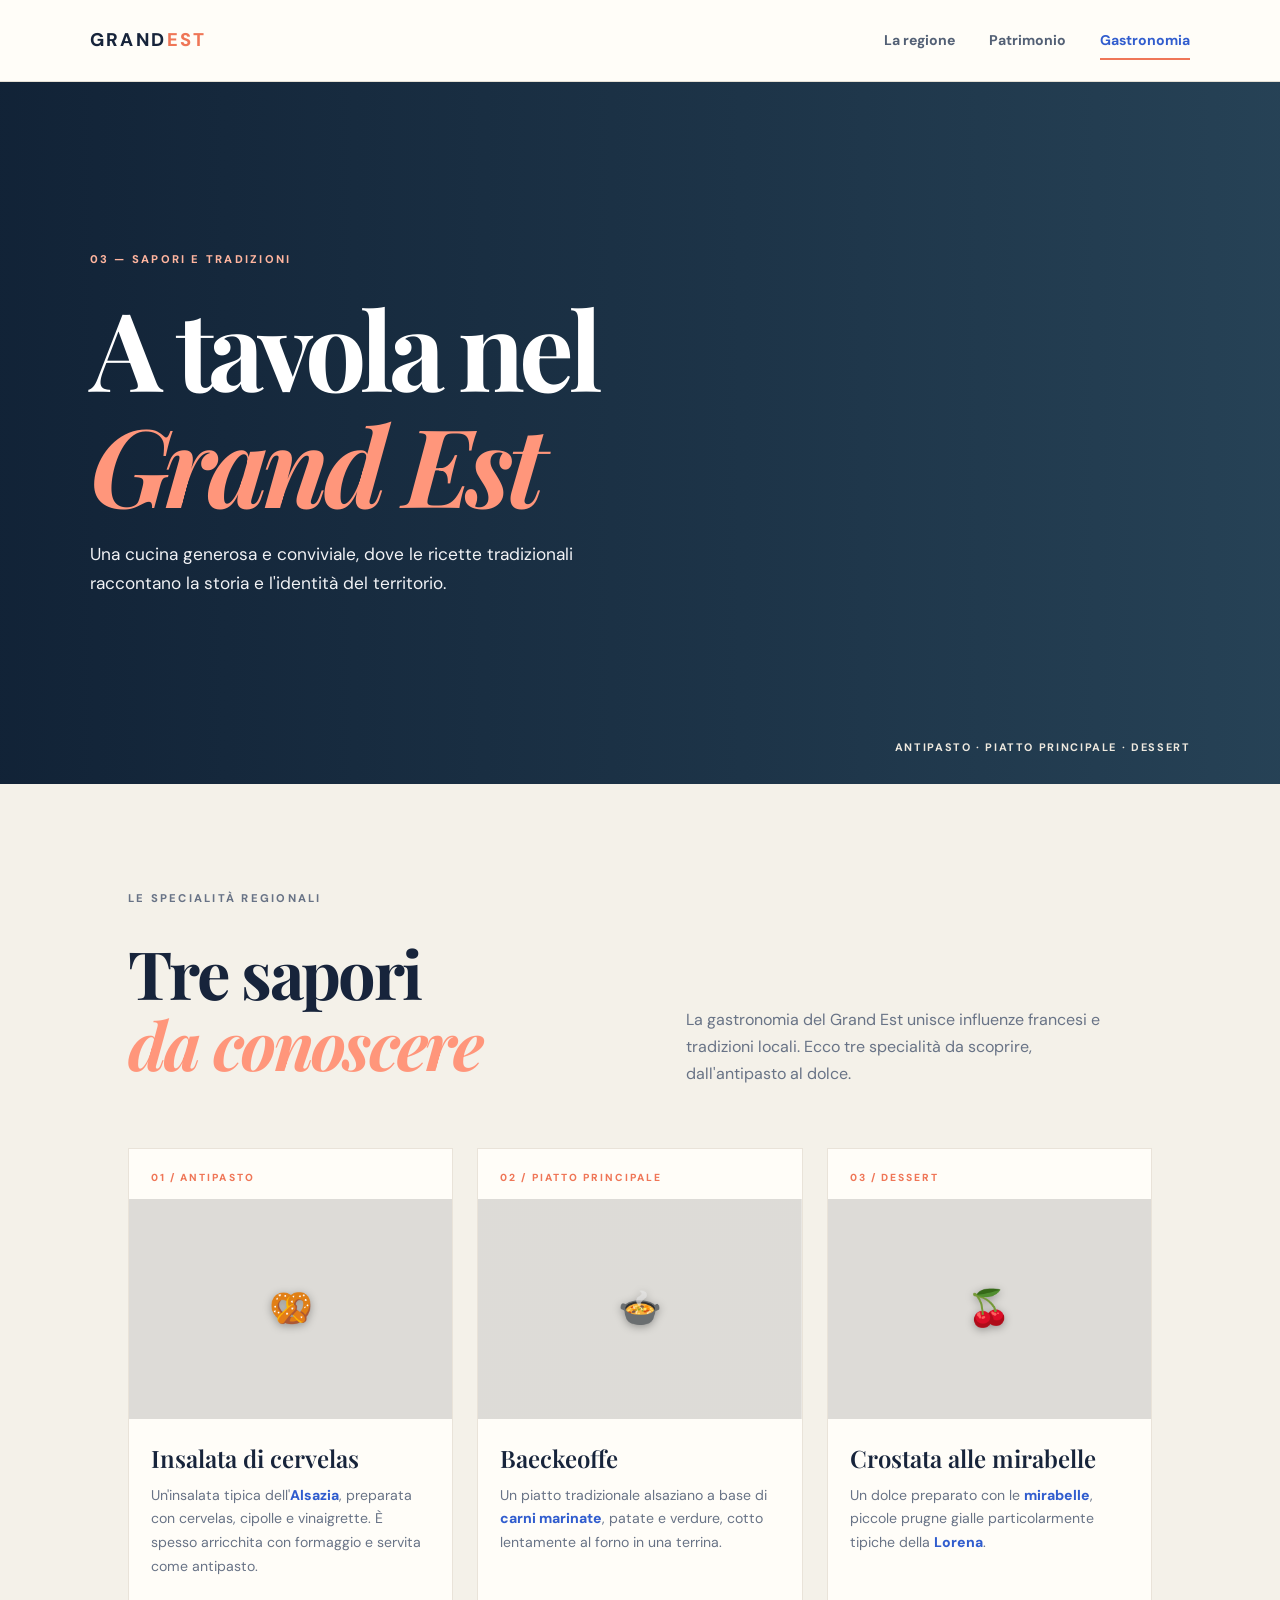
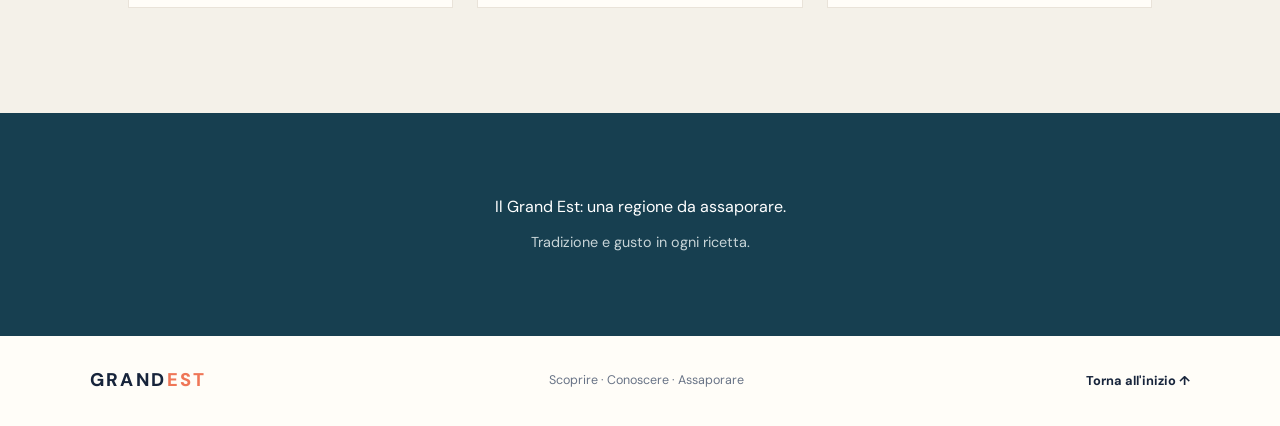
==== gastronomia.html @ 78c3da66 "Crea pagina dedicata alla gastronomia" ====
<!DOCTYPE html>
<html lang="it"><head><meta charset="UTF-8"><meta name="viewport" content="width=device-width, initial-scale=1.0"><meta name="description" content="Le specialità gastronomiche del Grand Est: antipasto, piatto principale e dessert."><title>Grand Est — Gastronomia</title><link rel="stylesheet" href="style.css"></head>
<body><header class="site-header"><a class="logo" href="index.html">GRAND<span>EST</span></a><nav aria-label="Navigazione principale"><a href="index.html">La regione</a><a href="patrimonio.html">Patrimonio</a><a class="active" href="gastronomia.html">Gastronomia</a></nav></header>
<main><section class="hero hero-food"><div class="hero-content"><p class="eyebrow">03 — SAPORI E TRADIZIONI</p><h1>A tavola nel<br><em>Grand Est</em></h1><p class="hero-text">Una cucina generosa e conviviale, dove le ricette tradizionali raccontano la storia e l'identità del territorio.</p></div><div class="hero-note">Antipasto · Piatto principale · Dessert</div></section>
<section class="section food"><div class="food-heading"><div><p class="section-kicker">LE SPECIALITÀ REGIONALI</p><h2>Tre sapori<br><em>da conoscere</em></h2></div><p>La gastronomia del Grand Est unisce influenze francesi e tradizioni locali. Ecco tre specialità da scoprire, dall'antipasto al dolce.</p></div><div class="food-grid">
<article class="food-card"><div class="food-number">01 / ANTIPASTO</div><div class="food-photo choucroute"><span>🥨</span></div><div class="food-info"><h3>Insalata di cervelas</h3><p>Un'insalata tipica dell'<strong class="key">Alsazia</strong>, preparata con cervelas, cipolle e vinaigrette. È spesso arricchita con formaggio e servita come antipasto.</p></div></article>
<article class="food-card"><div class="food-number">02 / PIATTO PRINCIPALE</div><div class="food-photo baeckeoffe"><span>🍲</span></div><div class="food-info"><h3>Baeckeoffe</h3><p>Un piatto tradizionale alsaziano a base di <strong class="key">carni marinate</strong>, patate e verdure, cotto lentamente al forno in una terrina.</p></div></article>
<article class="food-card"><div class="food-number">03 / DESSERT</div><div class="food-photo tarte"><span>🍒</span></div><div class="food-info"><h3>Crostata alle mirabelle</h3><p>Un dolce preparato con le <strong class="key">mirabelle</strong>, piccole prugne gialle particolarmente tipiche della <strong class="key">Lorena</strong>.</p></div></article>
</div></section><section class="closing"><p>Il Grand Est: una regione da assaporare.</p><span>Tradizione e gusto in ogni ricetta.</span></section></main>
<footer><a class="logo" href="index.html">GRAND<span>EST</span></a><p>Scoprire · Conoscere · Assaporare</p><a href="#" class="back-top">Torna all'inizio ↑</a></footer></body></html>
---- style.css ----
@import url('https://fonts.googleapis.com/css2?family=DM+Sans:wght@400;500;600;700;800&family=Playfair+Display:ital,wght@0,600;0,700;1,600&display=swap');
:root{--ink:#17243b;--muted:#687386;--cream:#f4f1e9;--paper:#fffdf8;--green:#173f50;--orange:#ef7657;--blue:#315dce;--line:#e4dfd4}
*{box-sizing:border-box}html{scroll-behavior:smooth;scroll-padding-top:100px}
body{margin:0;background:var(--paper);color:var(--ink);font:16px/1.7 "DM Sans",sans-serif}
a{color:inherit;text-decoration:none}
.site-header{position:sticky;top:0;z-index:20;min-height:82px;padding:0 7%;display:flex;align-items:center;justify-content:space-between;background:rgba(255,253,248,.96);backdrop-filter:blur(12px);border-bottom:1px solid var(--line)}
.logo{font-size:1.15rem;font-weight:800;letter-spacing:.13em}.logo span{color:var(--orange)}
nav{display:flex;align-items:center;gap:34px}nav a{font-size:.88rem;font-weight:700;color:#536075;position:relative;padding:8px 0;transition:color .2s}
nav a:after{content:"";position:absolute;left:0;bottom:0;width:0;height:2px;background:var(--orange);transition:width .25s}
nav a:hover,nav a.active{color:var(--blue)}nav a:hover:after,nav a.active:after{width:100%}
.hero{min-height:620px;height:min(78vh,780px);position:relative;display:flex;align-items:center;padding:7%;color:white;background:#29465a center/cover;overflow:hidden}
.hero-region{background-image:url("https://images.unsplash.com/photo-1500530855697-b586d89ba3ee?auto=format&fit=crop&w=2000&q=85")}
.hero-heritage{background-image:url("https://images.unsplash.com/photo-1470770841072-f978cf4d019e?auto=format&fit=crop&w=2000&q=85")}
.hero-food{background-image:url("https://images.unsplash.com/photo-1547592180-85f173990554?auto=format&fit=crop&w=2000&q=85")}
.hero:before{content:"";position:absolute;inset:0;background:linear-gradient(90deg,rgba(13,28,48,.84),rgba(13,28,48,.4) 62%,rgba(13,28,48,.1))}
.hero-content{position:relative;max-width:720px}.eyebrow,.section-kicker,.food-number{font-size:.7rem;font-weight:800;letter-spacing:.2em;text-transform:uppercase}
.eyebrow{color:#ffb59f}h1,h2,h3,p{margin-top:0}h1,h2{font-family:"Playfair Display",Georgia,serif;line-height:1.06}
h1{font-size:clamp(3.7rem,8.5vw,7rem);letter-spacing:-.05em;margin:20px 0}h1 em,h2 em{color:#ff967b}
.hero-text{max-width:490px;color:#f1f2f5;font-size:1.08rem}
.button{display:inline-flex;gap:28px;align-items:center;margin-top:22px;padding:14px 20px;background:var(--orange);color:white;border-radius:3px;font-size:.86rem;font-weight:800;transition:transform .2s,background .2s}
.button:hover{transform:translateY(-3px);background:#dc6045}.button span{font-size:1.2rem}
.hero-note{position:absolute;right:7%;bottom:28px;font-size:.68rem;font-weight:700;letter-spacing:.15em;text-transform:uppercase;color:#eee9df}
.section{padding:105px 10%}.section-kicker{color:var(--orange);margin-bottom:30px}
.intro{background:var(--cream)}.intro-grid,.food-heading{display:grid;grid-template-columns:1fr 1fr;gap:9%}
h2{font-size:clamp(2.8rem,5.2vw,4.8rem);letter-spacing:-.04em;margin-bottom:24px}
.copy{max-width:600px;color:var(--muted)}.copy p{margin-bottom:18px}
strong.key{color:var(--blue);font-weight:800}
.facts{display:grid;grid-template-columns:repeat(3,1fr);margin-top:65px;border-top:1px solid #d8d2c7}
.facts div{padding:24px 18px 0 0;display:flex;flex-direction:column;gap:4px}.facts strong{font:700 1.7rem "Playfair Display",serif;color:var(--blue)}.facts span{font-size:.82rem;color:var(--muted)}
.content-grid{display:grid;grid-template-columns:.95fr 1.05fr;gap:8%;align-items:center}
.feature-image{min-height:440px;position:relative;background-position:center;background-size:cover;border-radius:4px;box-shadow:18px 18px 0 #f0e9dd}
.feature-image span{position:absolute;bottom:18px;left:18px;background:var(--paper);padding:10px 15px;font-size:.78rem;font-weight:800}
.food{background:var(--cream)}.food-heading{align-items:end;margin-bottom:45px}.food-heading p{max-width:440px;color:var(--muted)}
.food-grid{display:grid;grid-template-columns:repeat(3,1fr);gap:24px}
.food-card{background:var(--paper);border:1px solid #e9e3d9;overflow:hidden;transition:transform .25s,box-shadow .25s}
.food-card:hover{transform:translateY(-7px);box-shadow:0 18px 35px rgba(23,36,59,.09)}
.food-number{padding:20px 22px 12px;color:var(--orange);font-size:.64rem}
.food-photo{height:220px;display:grid;place-items:center;background-position:center;background-size:cover}
.food-photo span{font-size:2.2rem;filter:drop-shadow(0 2px 4px #0005)}
.choucroute{background-image:linear-gradient(#0002,#0002),url("https://images.unsplash.com/photo-1547592180-85f173990554?auto=format&fit=crop&w=800&q=80")}
.baeckeoffe{background-image:linear-gradient(#0002,#0002),url("https://images.unsplash.com/photo-1547592180-85f173990554?auto=format&fit=crop&w=800&q=80")}
.tarte{background-image:linear-gradient(#0002,#0002),url("https://images.unsplash.com/photo-1488477181946-6428a0291777?auto=format&fit=crop&w=800&q=80")}
.food-info{padding:23px 22px 28px}.food-info h3{font:600 1.5rem "Playfair Display",serif;margin-bottom:10px}.food-info p{color:var(--muted);font-size:.88rem;margin:0}
.closing{padding:80px 20px;text-align:center;background:var(--green);color:white}.closing p{font:clamp(2rem,4vw,3.4rem "Playfair Display",serif);margin-bottom:8px}.closing span{color:#c8d5d8;font-size:.9rem}
footer{min-height:90px;padding:22px 7%;display:flex;align-items:center;justify-content:space-between;gap:20px}footer p{color:var(--muted);font-size:.78rem;margin:0}.back-top{font-size:.8rem;font-weight:700}
@media(max-width:760px){.site-header{padding:15px 6%;min-height:unset;align-items:flex-start;gap:10px;flex-direction:column}nav{gap:18px;flex-wrap:wrap}nav a{font-size:.8rem}.hero{min-height:570px;height:auto;padding:85px 7%}.hero-note{left:7%;right:auto;font-size:.58rem}.section{padding:75px 7%}.intro-grid,.content-grid,.food-heading{grid-template-columns:1fr;gap:18px}.facts{margin-top:40px}.facts strong{font-size:1.25rem}.feature-image{min-height:320px;box-shadow:9px 9px 0 #f0e9dd}.food-grid{grid-template-columns:1fr;gap:18px}.food-photo{height:240px}footer{align-items:flex-start;flex-direction:column;padding:28px 7%}}
@media(prefers-reduced-motion:reduce){html{scroll-behavior:auto}*,*:before,*:after{transition:none!important}}
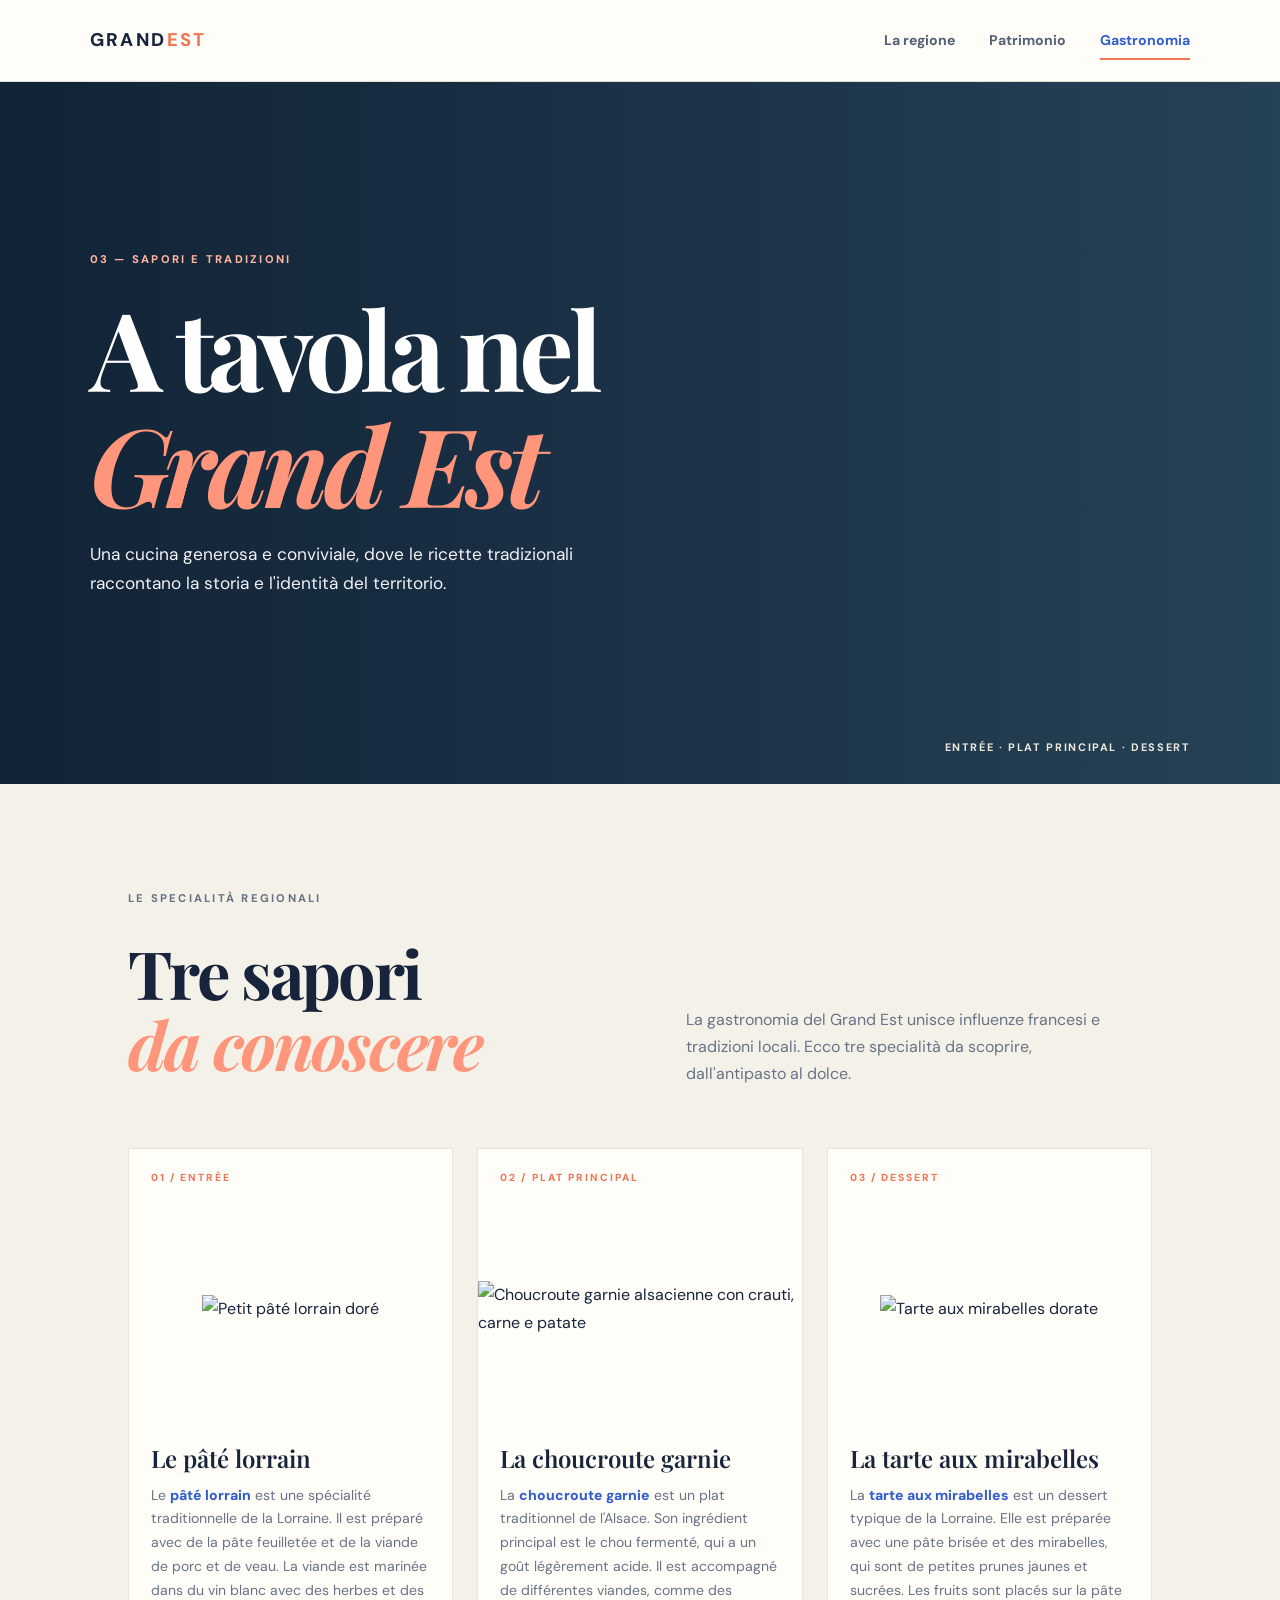
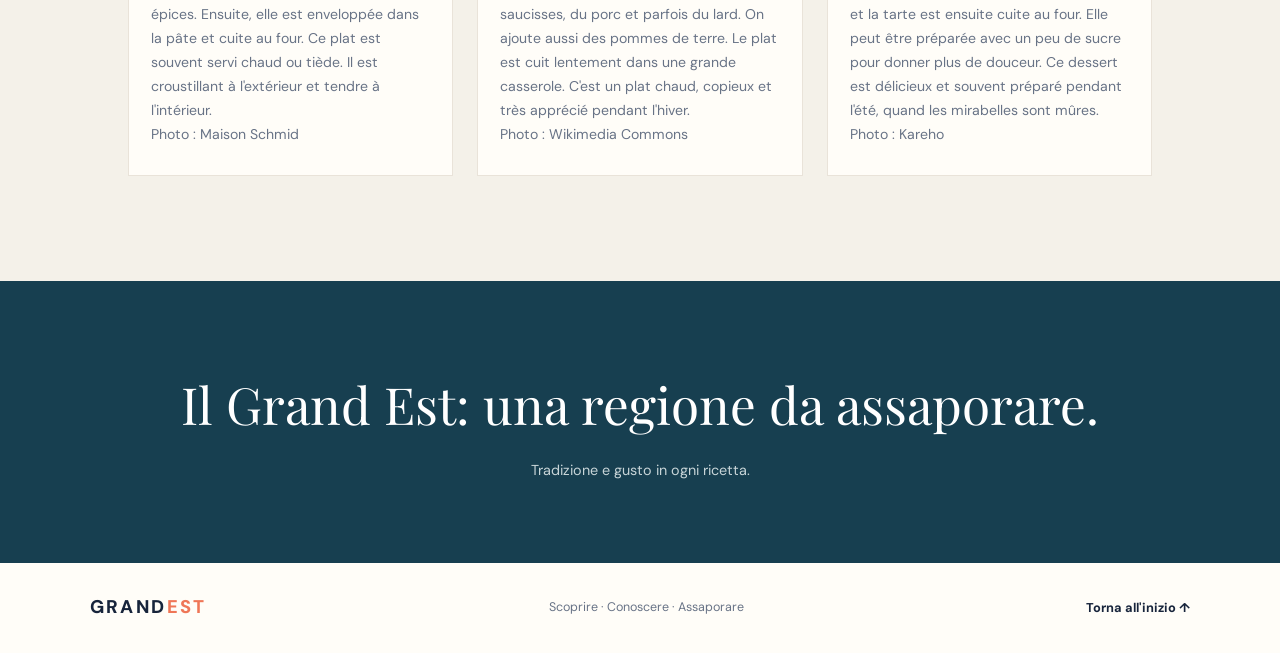
==== commit 20b91dac: "Aggiorna specialità gastronomiche e fotografie" ====
--- a/gastronomia.html
+++ b/gastronomia.html
@@ -1,10 +1,10 @@
 <!DOCTYPE html>
-<html lang="it"><head><meta charset="UTF-8"><meta name="viewport" content="width=device-width, initial-scale=1.0"><meta name="description" content="Le specialità gastronomiche del Grand Est: antipasto, piatto principale e dessert."><title>Grand Est — Gastronomia</title><link rel="stylesheet" href="style.css"></head>
+<html lang="it"><head><meta charset="UTF-8"><meta name="viewport" content="width=device-width, initial-scale=1.0"><meta name="description" content="Le specialità gastronomiche del Grand Est: pâté lorrain, choucroute garnie e tarte aux mirabelles."><title>Grand Est — Gastronomia</title><link rel="stylesheet" href="style.css"></head>
 <body><header class="site-header"><a class="logo" href="index.html">GRAND<span>EST</span></a><nav aria-label="Navigazione principale"><a href="index.html">La regione</a><a href="patrimonio.html">Patrimonio</a><a class="active" href="gastronomia.html">Gastronomia</a></nav></header>
-<main><section class="hero hero-food"><div class="hero-content"><p class="eyebrow">03 — SAPORI E TRADIZIONI</p><h1>A tavola nel<br><em>Grand Est</em></h1><p class="hero-text">Una cucina generosa e conviviale, dove le ricette tradizionali raccontano la storia e l'identità del territorio.</p></div><div class="hero-note">Antipasto · Piatto principale · Dessert</div></section>
+<main><section class="hero hero-food"><div class="hero-content"><p class="eyebrow">03 — SAPORI E TRADIZIONI</p><h1>A tavola nel<br><em>Grand Est</em></h1><p class="hero-text">Una cucina generosa e conviviale, dove le ricette tradizionali raccontano la storia e l'identità del territorio.</p></div><div class="hero-note">Entrée · Plat principal · Dessert</div></section>
 <section class="section food"><div class="food-heading"><div><p class="section-kicker">LE SPECIALITÀ REGIONALI</p><h2>Tre sapori<br><em>da conoscere</em></h2></div><p>La gastronomia del Grand Est unisce influenze francesi e tradizioni locali. Ecco tre specialità da scoprire, dall'antipasto al dolce.</p></div><div class="food-grid">
-<article class="food-card"><div class="food-number">01 / ANTIPASTO</div><div class="food-photo choucroute"><span>🥨</span></div><div class="food-info"><h3>Insalata di cervelas</h3><p>Un'insalata tipica dell'<strong class="key">Alsazia</strong>, preparata con cervelas, cipolle e vinaigrette. È spesso arricchita con formaggio e servita come antipasto.</p></div></article>
-<article class="food-card"><div class="food-number">02 / PIATTO PRINCIPALE</div><div class="food-photo baeckeoffe"><span>🍲</span></div><div class="food-info"><h3>Baeckeoffe</h3><p>Un piatto tradizionale alsaziano a base di <strong class="key">carni marinate</strong>, patate e verdure, cotto lentamente al forno in una terrina.</p></div></article>
-<article class="food-card"><div class="food-number">03 / DESSERT</div><div class="food-photo tarte"><span>🍒</span></div><div class="food-info"><h3>Crostata alle mirabelle</h3><p>Un dolce preparato con le <strong class="key">mirabelle</strong>, piccole prugne gialle particolarmente tipiche della <strong class="key">Lorena</strong>.</p></div></article>
+<article class="food-card"><div class="food-number">01 / ENTRÉE</div><div class="food-photo"><img src="https://images.openai.com/static-rsc-4/9AVoLQH4zIkY8f4vjdAmixg500dqtxOTw2cVDXBGPj-mjUk8WL8y6HhhMrfOGEe7D380pJoc5nHQ1svXj5vs6bVEfFZqAH5Xp2_9YAW-IPMKYUXypB6Ev07Sfk4LOFrMTWTeAWRRVZyj0NfJopo40B445iideQTV7LUYPBAC2h4?purpose=inline" alt="Petit pâté lorrain doré" loading="lazy"></div><div class="food-info"><h3>Le pâté lorrain</h3><p>Le <strong class="key">pâté lorrain</strong> est une spécialité traditionnelle de la Lorraine. Il est préparé avec de la pâte feuilletée et de la viande de porc et de veau. La viande est marinée dans du vin blanc avec des herbes et des épices. Ensuite, elle est enveloppée dans la pâte et cuite au four. Ce plat est souvent servi chaud ou tiède. Il est croustillant à l'extérieur et tendre à l'intérieur.</p><p class="photo-credit">Photo : <a href="https://schmid-traiteur.com/products/petit-pate-lorrain" target="_blank" rel="noopener">Maison Schmid</a></p></div></article>
+<article class="food-card"><div class="food-number">02 / PLAT PRINCIPAL</div><div class="food-photo"><img src="https://commons.wikimedia.org/wiki/Special:FilePath/Choucroute_garnie.jpg" alt="Choucroute garnie alsacienne con crauti, carne e patate" loading="lazy"></div><div class="food-info"><h3>La choucroute garnie</h3><p>La <strong class="key">choucroute garnie</strong> est un plat traditionnel de l'Alsace. Son ingrédient principal est le chou fermenté, qui a un goût légèrement acide. Il est accompagné de différentes viandes, comme des saucisses, du porc et parfois du lard. On ajoute aussi des pommes de terre. Le plat est cuit lentement dans une grande casserole. C'est un plat chaud, copieux et très apprécié pendant l'hiver.</p><p class="photo-credit">Photo : <a href="https://commons.wikimedia.org/wiki/File:Choucroute_garnie.jpg" target="_blank" rel="noopener">Wikimedia Commons</a></p></div></article>
+<article class="food-card"><div class="food-number">03 / DESSERT</div><div class="food-photo"><img src="https://images.openai.com/static-rsc-4/sh5utgaDPqulLbsCArtDvY7aZQ-HnN9jQQ3AP6epN51-5-LCJV7F_j6EnPzjZ_TsJEZ60AV1CP8a49z_HE4kxcAoZ-OetyfnK9sCKNqgk-Kd04tp9VRtB4S8j4P21mZdbZztg95JAoAThcJS8SDVBqfrbQCyYneQG8-4BvTcOOc?purpose=inline" alt="Tarte aux mirabelles dorate" loading="lazy"></div><div class="food-info"><h3>La tarte aux mirabelles</h3><p>La <strong class="key">tarte aux mirabelles</strong> est un dessert typique de la Lorraine. Elle est préparée avec une pâte brisée et des mirabelles, qui sont de petites prunes jaunes et sucrées. Les fruits sont placés sur la pâte et la tarte est ensuite cuite au four. Elle peut être préparée avec un peu de sucre pour donner plus de douceur. Ce dessert est délicieux et souvent préparé pendant l'été, quand les mirabelles sont mûres.</p><p class="photo-credit">Photo : <a href="https://www.kareho.fr/articles/recette-tarte-mirabelles-lorraine/" target="_blank" rel="noopener">Kareho</a></p></div></article>
 </div></section><section class="closing"><p>Il Grand Est: una regione da assaporare.</p><span>Tradizione e gusto in ogni ricetta.</span></section></main>
 <footer><a class="logo" href="index.html">GRAND<span>EST</span></a><p>Scoprire · Conoscere · Assaporare</p><a href="#" class="back-top">Torna all'inizio ↑</a></footer></body></html>
--- a/style.css
+++ b/style.css
@@ -41,7 +41,7 @@
 .baeckeoffe{background-image:linear-gradient(#0002,#0002),url("https://images.unsplash.com/photo-1547592180-85f173990554?auto=format&fit=crop&w=800&q=80")}
 .tarte{background-image:linear-gradient(#0002,#0002),url("https://images.unsplash.com/photo-1488477181946-6428a0291777?auto=format&fit=crop&w=800&q=80")}
 .food-info{padding:23px 22px 28px}.food-info h3{font:600 1.5rem "Playfair Display",serif;margin-bottom:10px}.food-info p{color:var(--muted);font-size:.88rem;margin:0}
-.closing{padding:80px 20px;text-align:center;background:var(--green);color:white}.closing p{font:clamp(2rem,4vw,3.4rem "Playfair Display",serif);margin-bottom:8px}.closing span{color:#c8d5d8;font-size:.9rem}
+.closing{padding:80px 20px;text-align:center;background:var(--green);color:white}.closing p{font-family:"Playfair Display",serif;font-size:clamp(2rem,4vw,3.4rem);margin-bottom:8px}.closing span{color:#c8d5d8;font-size:.9rem}
 footer{min-height:90px;padding:22px 7%;display:flex;align-items:center;justify-content:space-between;gap:20px}footer p{color:var(--muted);font-size:.78rem;margin:0}.back-top{font-size:.8rem;font-weight:700}
 @media(max-width:760px){.site-header{padding:15px 6%;min-height:unset;align-items:flex-start;gap:10px;flex-direction:column}nav{gap:18px;flex-wrap:wrap}nav a{font-size:.8rem}.hero{min-height:570px;height:auto;padding:85px 7%}.hero-note{left:7%;right:auto;font-size:.58rem}.section{padding:75px 7%}.intro-grid,.content-grid,.food-heading{grid-template-columns:1fr;gap:18px}.facts{margin-top:40px}.facts strong{font-size:1.25rem}.feature-image{min-height:320px;box-shadow:9px 9px 0 #f0e9dd}.food-grid{grid-template-columns:1fr;gap:18px}.food-photo{height:240px}footer{align-items:flex-start;flex-direction:column;padding:28px 7%}}
 @media(prefers-reduced-motion:reduce){html{scroll-behavior:auto}*,*:before,*:after{transition:none!important}}
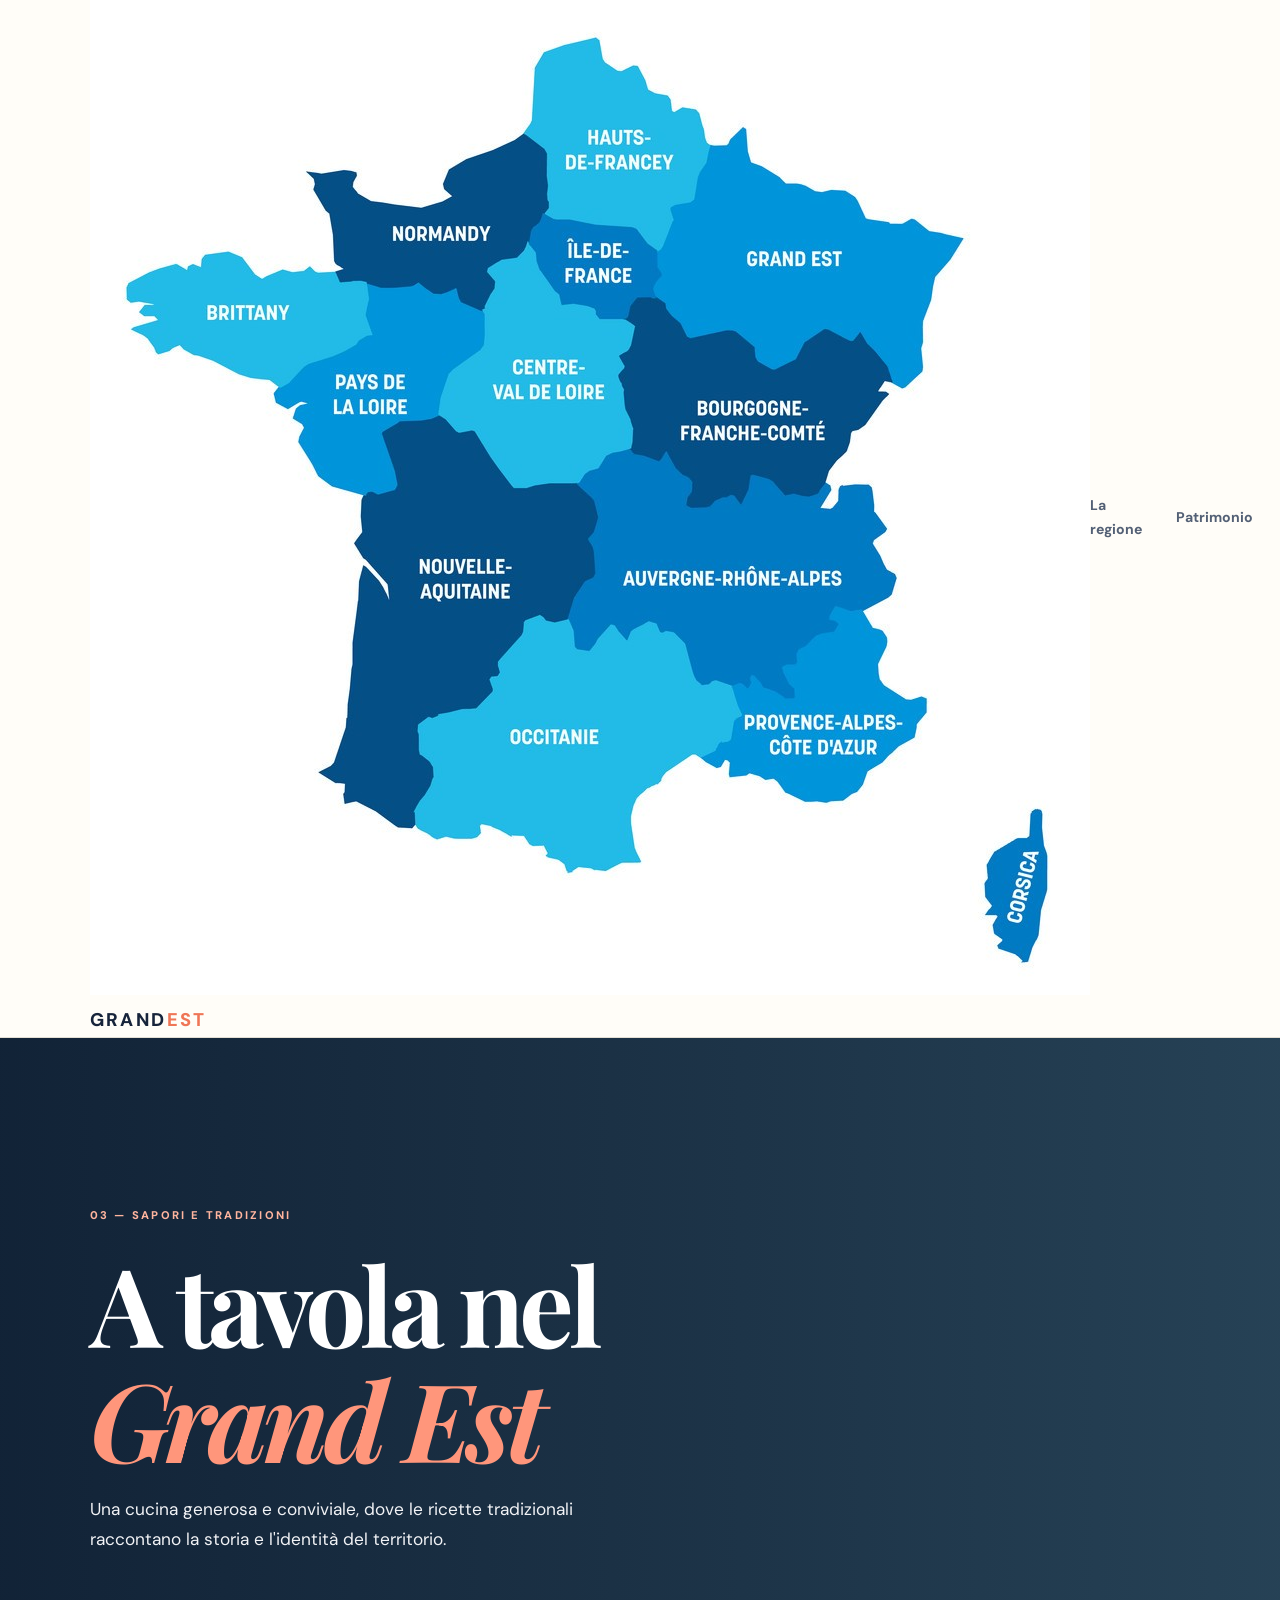
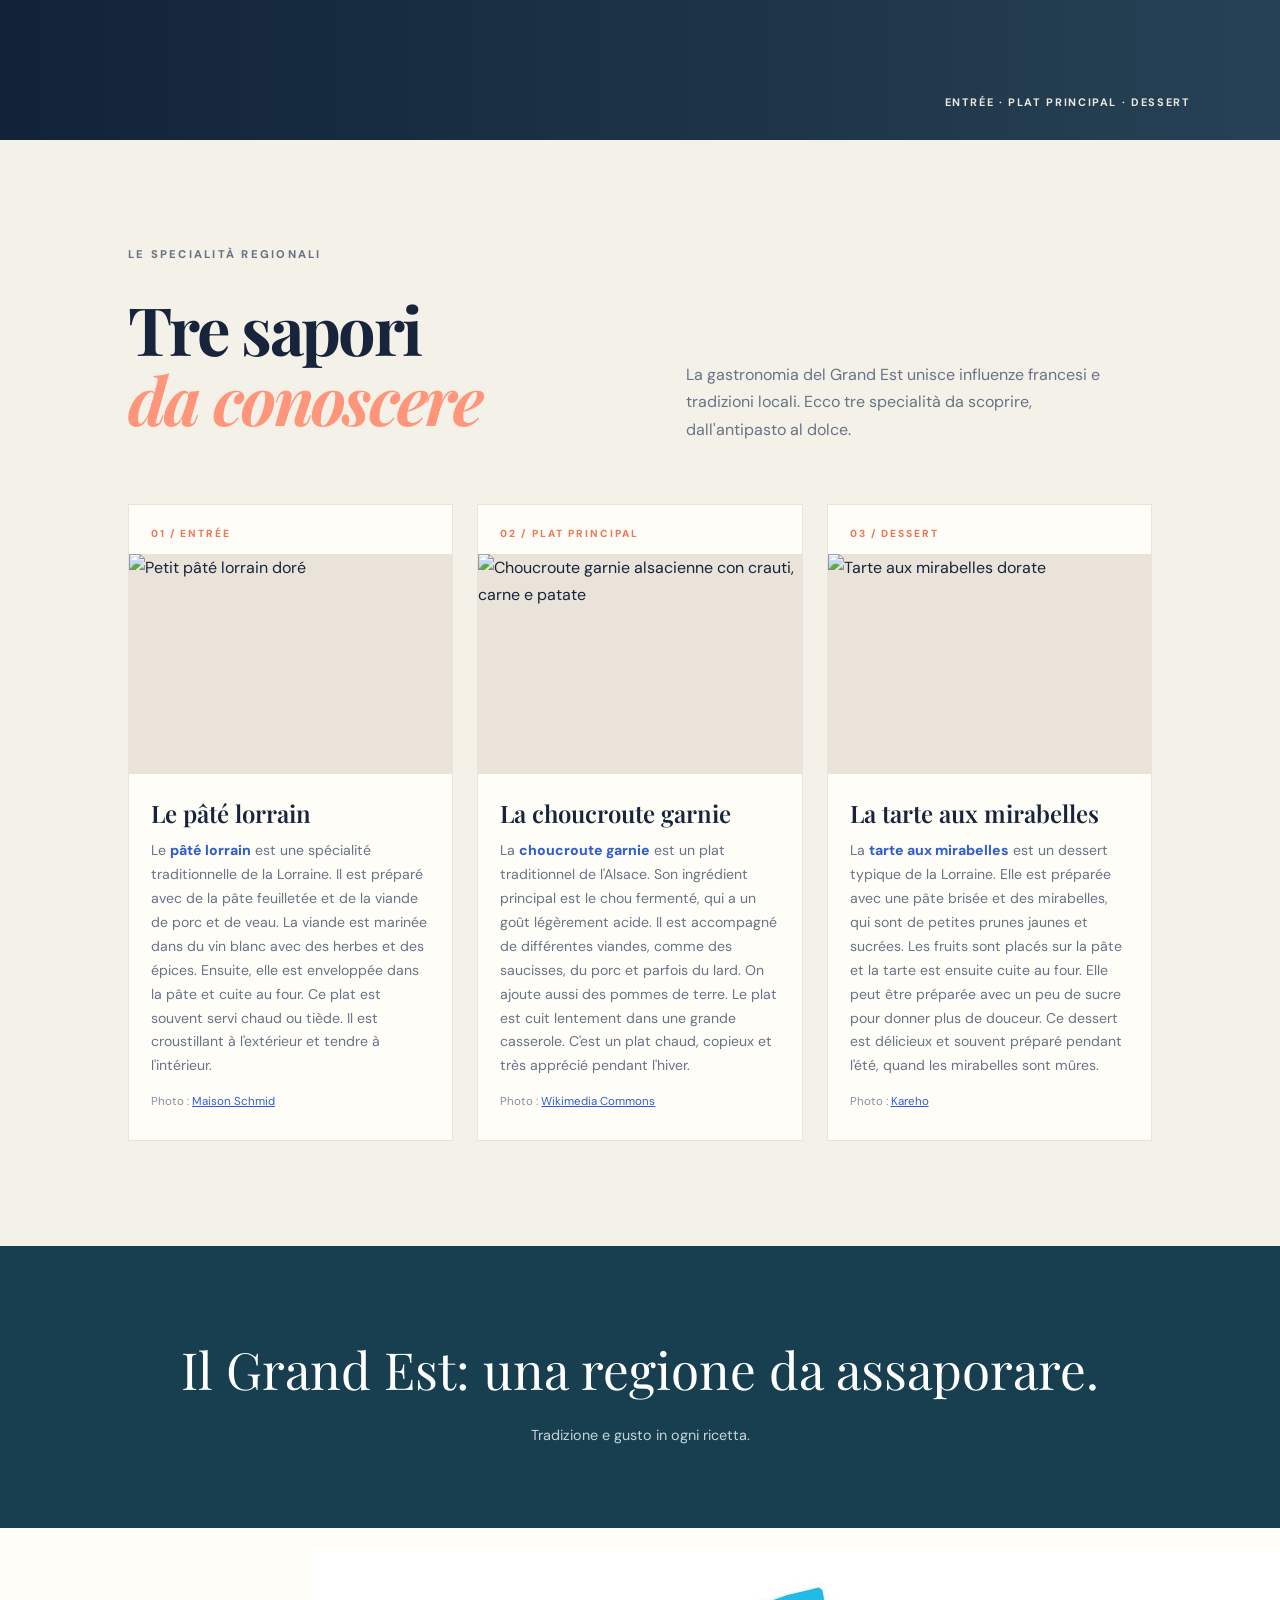
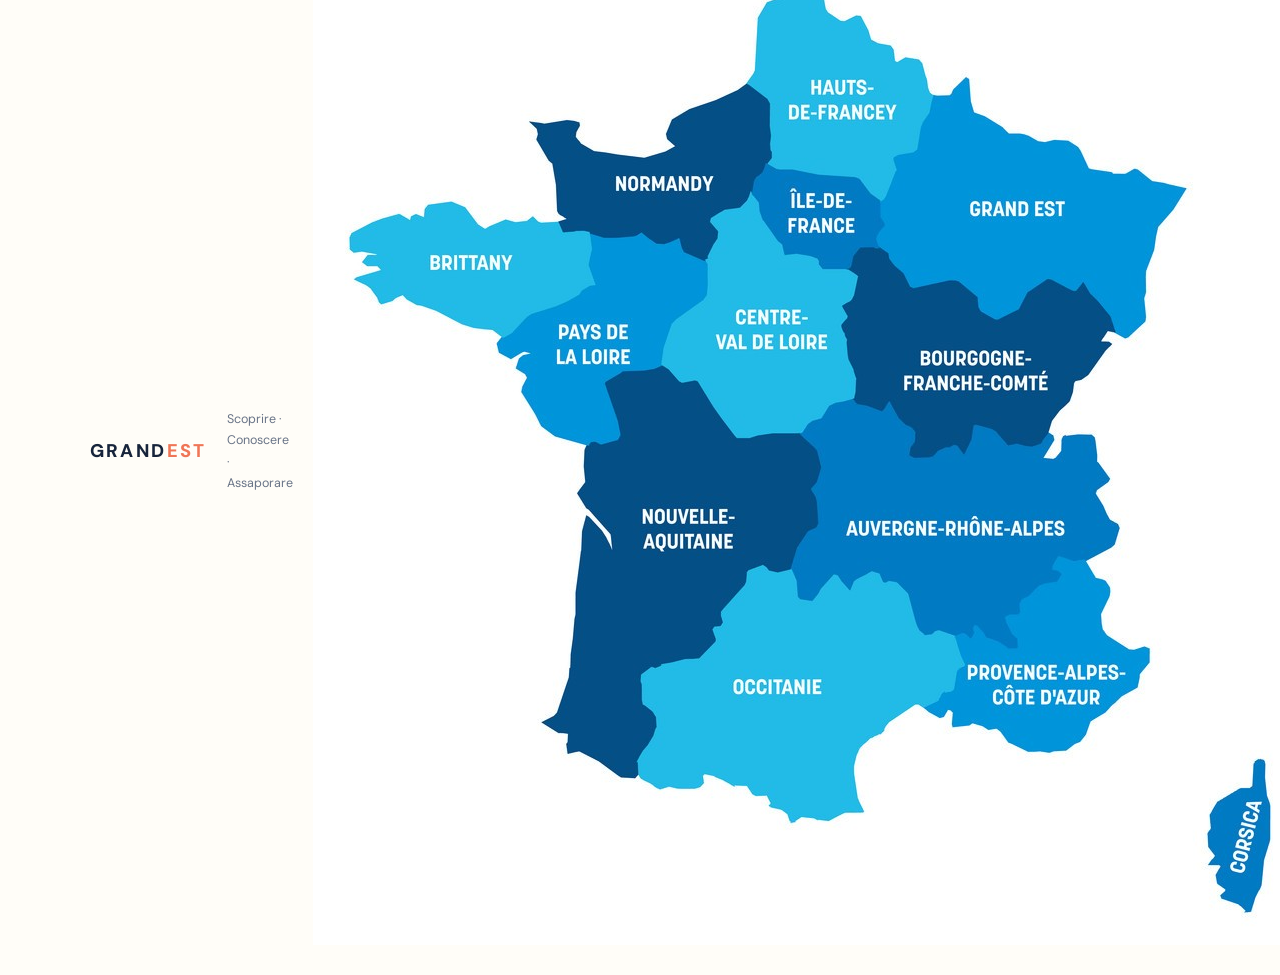
==== commit d2bd415a: "Add clickable France map links to home" ====
--- a/gastronomia.html
+++ b/gastronomia.html
@@ -1,10 +1,10 @@
 <!DOCTYPE html>
 <html lang="it"><head><meta charset="UTF-8"><meta name="viewport" content="width=device-width, initial-scale=1.0"><meta name="description" content="Le specialità gastronomiche del Grand Est: pâté lorrain, choucroute garnie e tarte aux mirabelles."><title>Grand Est — Gastronomia</title><link rel="stylesheet" href="style.css"></head>
-<body><header class="site-header"><a class="logo" href="index.html">GRAND<span>EST</span></a><nav aria-label="Navigazione principale"><a href="index.html">La regione</a><a href="patrimonio.html">Patrimonio</a><a class="active" href="gastronomia.html">Gastronomia</a></nav></header>
+<body><header class="site-header"><a class="logo" href="index.html"><img class="logo-map" src="images/francia-mappa-regioni-hd.jpg" alt="">GRAND<span>EST</span></a><nav aria-label="Navigazione principale"><a href="index.html">La regione</a><a href="patrimonio.html">Patrimonio</a><a class="active" href="gastronomia.html">Gastronomia</a></nav></header>
 <main><section class="hero hero-food"><div class="hero-content"><p class="eyebrow">03 — SAPORI E TRADIZIONI</p><h1>A tavola nel<br><em>Grand Est</em></h1><p class="hero-text">Una cucina generosa e conviviale, dove le ricette tradizionali raccontano la storia e l'identità del territorio.</p></div><div class="hero-note">Entrée · Plat principal · Dessert</div></section>
 <section class="section food"><div class="food-heading"><div><p class="section-kicker">LE SPECIALITÀ REGIONALI</p><h2>Tre sapori<br><em>da conoscere</em></h2></div><p>La gastronomia del Grand Est unisce influenze francesi e tradizioni locali. Ecco tre specialità da scoprire, dall'antipasto al dolce.</p></div><div class="food-grid">
 <article class="food-card"><div class="food-number">01 / ENTRÉE</div><div class="food-photo"><img src="https://images.openai.com/static-rsc-4/9AVoLQH4zIkY8f4vjdAmixg500dqtxOTw2cVDXBGPj-mjUk8WL8y6HhhMrfOGEe7D380pJoc5nHQ1svXj5vs6bVEfFZqAH5Xp2_9YAW-IPMKYUXypB6Ev07Sfk4LOFrMTWTeAWRRVZyj0NfJopo40B445iideQTV7LUYPBAC2h4?purpose=inline" alt="Petit pâté lorrain doré" loading="lazy"></div><div class="food-info"><h3>Le pâté lorrain</h3><p>Le <strong class="key">pâté lorrain</strong> est une spécialité traditionnelle de la Lorraine. Il est préparé avec de la pâte feuilletée et de la viande de porc et de veau. La viande est marinée dans du vin blanc avec des herbes et des épices. Ensuite, elle est enveloppée dans la pâte et cuite au four. Ce plat est souvent servi chaud ou tiède. Il est croustillant à l'extérieur et tendre à l'intérieur.</p><p class="photo-credit">Photo : <a href="https://schmid-traiteur.com/products/petit-pate-lorrain" target="_blank" rel="noopener">Maison Schmid</a></p></div></article>
 <article class="food-card"><div class="food-number">02 / PLAT PRINCIPAL</div><div class="food-photo"><img src="https://commons.wikimedia.org/wiki/Special:FilePath/Choucroute_garnie.jpg" alt="Choucroute garnie alsacienne con crauti, carne e patate" loading="lazy"></div><div class="food-info"><h3>La choucroute garnie</h3><p>La <strong class="key">choucroute garnie</strong> est un plat traditionnel de l'Alsace. Son ingrédient principal est le chou fermenté, qui a un goût légèrement acide. Il est accompagné de différentes viandes, comme des saucisses, du porc et parfois du lard. On ajoute aussi des pommes de terre. Le plat est cuit lentement dans une grande casserole. C'est un plat chaud, copieux et très apprécié pendant l'hiver.</p><p class="photo-credit">Photo : <a href="https://commons.wikimedia.org/wiki/File:Choucroute_garnie.jpg" target="_blank" rel="noopener">Wikimedia Commons</a></p></div></article>
 <article class="food-card"><div class="food-number">03 / DESSERT</div><div class="food-photo"><img src="https://images.openai.com/static-rsc-4/sh5utgaDPqulLbsCArtDvY7aZQ-HnN9jQQ3AP6epN51-5-LCJV7F_j6EnPzjZ_TsJEZ60AV1CP8a49z_HE4kxcAoZ-OetyfnK9sCKNqgk-Kd04tp9VRtB4S8j4P21mZdbZztg95JAoAThcJS8SDVBqfrbQCyYneQG8-4BvTcOOc?purpose=inline" alt="Tarte aux mirabelles dorate" loading="lazy"></div><div class="food-info"><h3>La tarte aux mirabelles</h3><p>La <strong class="key">tarte aux mirabelles</strong> est un dessert typique de la Lorraine. Elle est préparée avec une pâte brisée et des mirabelles, qui sont de petites prunes jaunes et sucrées. Les fruits sont placés sur la pâte et la tarte est ensuite cuite au four. Elle peut être préparée avec un peu de sucre pour donner plus de douceur. Ce dessert est délicieux et souvent préparé pendant l'été, quand les mirabelles sont mûres.</p><p class="photo-credit">Photo : <a href="https://www.kareho.fr/articles/recette-tarte-mirabelles-lorraine/" target="_blank" rel="noopener">Kareho</a></p></div></article>
 </div></section><section class="closing"><p>Il Grand Est: una regione da assaporare.</p><span>Tradizione e gusto in ogni ricetta.</span></section></main>
-<footer><a class="logo" href="index.html">GRAND<span>EST</span></a><p>Scoprire · Conoscere · Assaporare</p><a href="#" class="back-top">Torna all'inizio ↑</a></footer></body></html>+<footer><a class="logo" href="index.html">GRAND<span>EST</span></a><p>Scoprire · Conoscere · Assaporare</p><a class="home-map-link" href="index.html" aria-label="Torna alla prima pagina"><img src="images/francia-mappa-regioni-hd.jpg" alt="Torna alla prima pagina"></a></footer></body></html>
--- a/style.css
+++ b/style.css
@@ -9,8 +9,8 @@
 nav a:after{content:"";position:absolute;left:0;bottom:0;width:0;height:2px;background:var(--orange);transition:width .25s}
 nav a:hover,nav a.active{color:var(--blue)}nav a:hover:after,nav a.active:after{width:100%}
 .hero{min-height:620px;height:min(78vh,780px);position:relative;display:flex;align-items:center;padding:7%;color:white;background:#29465a center/cover;overflow:hidden}
-.hero-region{background-image:url("https://images.unsplash.com/photo-1500530855697-b586d89ba3ee?auto=format&fit=crop&w=2000&q=85")}
-.hero-heritage{background-image:url("https://images.unsplash.com/photo-1470770841072-f978cf4d019e?auto=format&fit=crop&w=2000&q=85")}
+.hero-region{background-image:url("images/francia-mappa-regioni-hd.jpg")}
+.hero-heritage{background-image:url("images/strasburgo.jpg")}
 .hero-food{background-image:url("https://images.unsplash.com/photo-1547592180-85f173990554?auto=format&fit=crop&w=2000&q=85")}
 .hero:before{content:"";position:absolute;inset:0;background:linear-gradient(90deg,rgba(13,28,48,.84),rgba(13,28,48,.4) 62%,rgba(13,28,48,.1))}
 .hero-content{position:relative;max-width:720px}.eyebrow,.section-kicker,.food-number{font-size:.7rem;font-weight:800;letter-spacing:.2em;text-transform:uppercase}
@@ -35,7 +35,7 @@
 .food-card{background:var(--paper);border:1px solid #e9e3d9;overflow:hidden;transition:transform .25s,box-shadow .25s}
 .food-card:hover{transform:translateY(-7px);box-shadow:0 18px 35px rgba(23,36,59,.09)}
 .food-number{padding:20px 22px 12px;color:var(--orange);font-size:.64rem}
-.food-photo{height:220px;display:grid;place-items:center;background-position:center;background-size:cover}
+.food-photo{height:220px;overflow:hidden;background:#e9e3d9}.food-photo img{display:block;width:100%;height:100%;object-fit:cover;transition:transform .35s}.food-card:hover .food-photo img{transform:scale(1.04)}.photo-credit{margin-top:14px!important;font-size:.72rem!important;color:#8790a0!important}.photo-credit a{text-decoration:underline;color:var(--blue)}
 .food-photo span{font-size:2.2rem;filter:drop-shadow(0 2px 4px #0005)}
 .choucroute{background-image:linear-gradient(#0002,#0002),url("https://images.unsplash.com/photo-1547592180-85f173990554?auto=format&fit=crop&w=800&q=80")}
 .baeckeoffe{background-image:linear-gradient(#0002,#0002),url("https://images.unsplash.com/photo-1547592180-85f173990554?auto=format&fit=crop&w=800&q=80")}
@@ -45,3 +45,19 @@
 footer{min-height:90px;padding:22px 7%;display:flex;align-items:center;justify-content:space-between;gap:20px}footer p{color:var(--muted);font-size:.78rem;margin:0}.back-top{font-size:.8rem;font-weight:700}
 @media(max-width:760px){.site-header{padding:15px 6%;min-height:unset;align-items:flex-start;gap:10px;flex-direction:column}nav{gap:18px;flex-wrap:wrap}nav a{font-size:.8rem}.hero{min-height:570px;height:auto;padding:85px 7%}.hero-note{left:7%;right:auto;font-size:.58rem}.section{padding:75px 7%}.intro-grid,.content-grid,.food-heading{grid-template-columns:1fr;gap:18px}.facts{margin-top:40px}.facts strong{font-size:1.25rem}.feature-image{min-height:320px;box-shadow:9px 9px 0 #f0e9dd}.food-grid{grid-template-columns:1fr;gap:18px}.food-photo{height:240px}footer{align-items:flex-start;flex-direction:column;padding:28px 7%}}
 @media(prefers-reduced-motion:reduce){html{scroll-behavior:auto}*,*:before,*:after{transition:none!important}}
+
+/* Transizione fluida tra le pagine (browser compatibili con View Transitions) */
+@view-transition{navigation:auto}
+::view-transition-old(root){animation:page-leave .28s ease both}
+::view-transition-new(root){animation:page-enter .42s cubic-bezier(.22,.8,.25,1) both}
+@keyframes page-enter{
+  from{opacity:0;transform:translateY(10px) scale(.995);filter:blur(3px)}
+  to{opacity:1;transform:translateY(0) scale(1);filter:blur(0)}
+}
+@keyframes page-leave{
+  from{opacity:1;transform:translateY(0)}
+  to{opacity:0;transform:translateY(-5px)}
+}
+@media(prefers-reduced-motion:reduce){
+  ::view-transition-old(root),::view-transition-new(root){animation:none}
+}
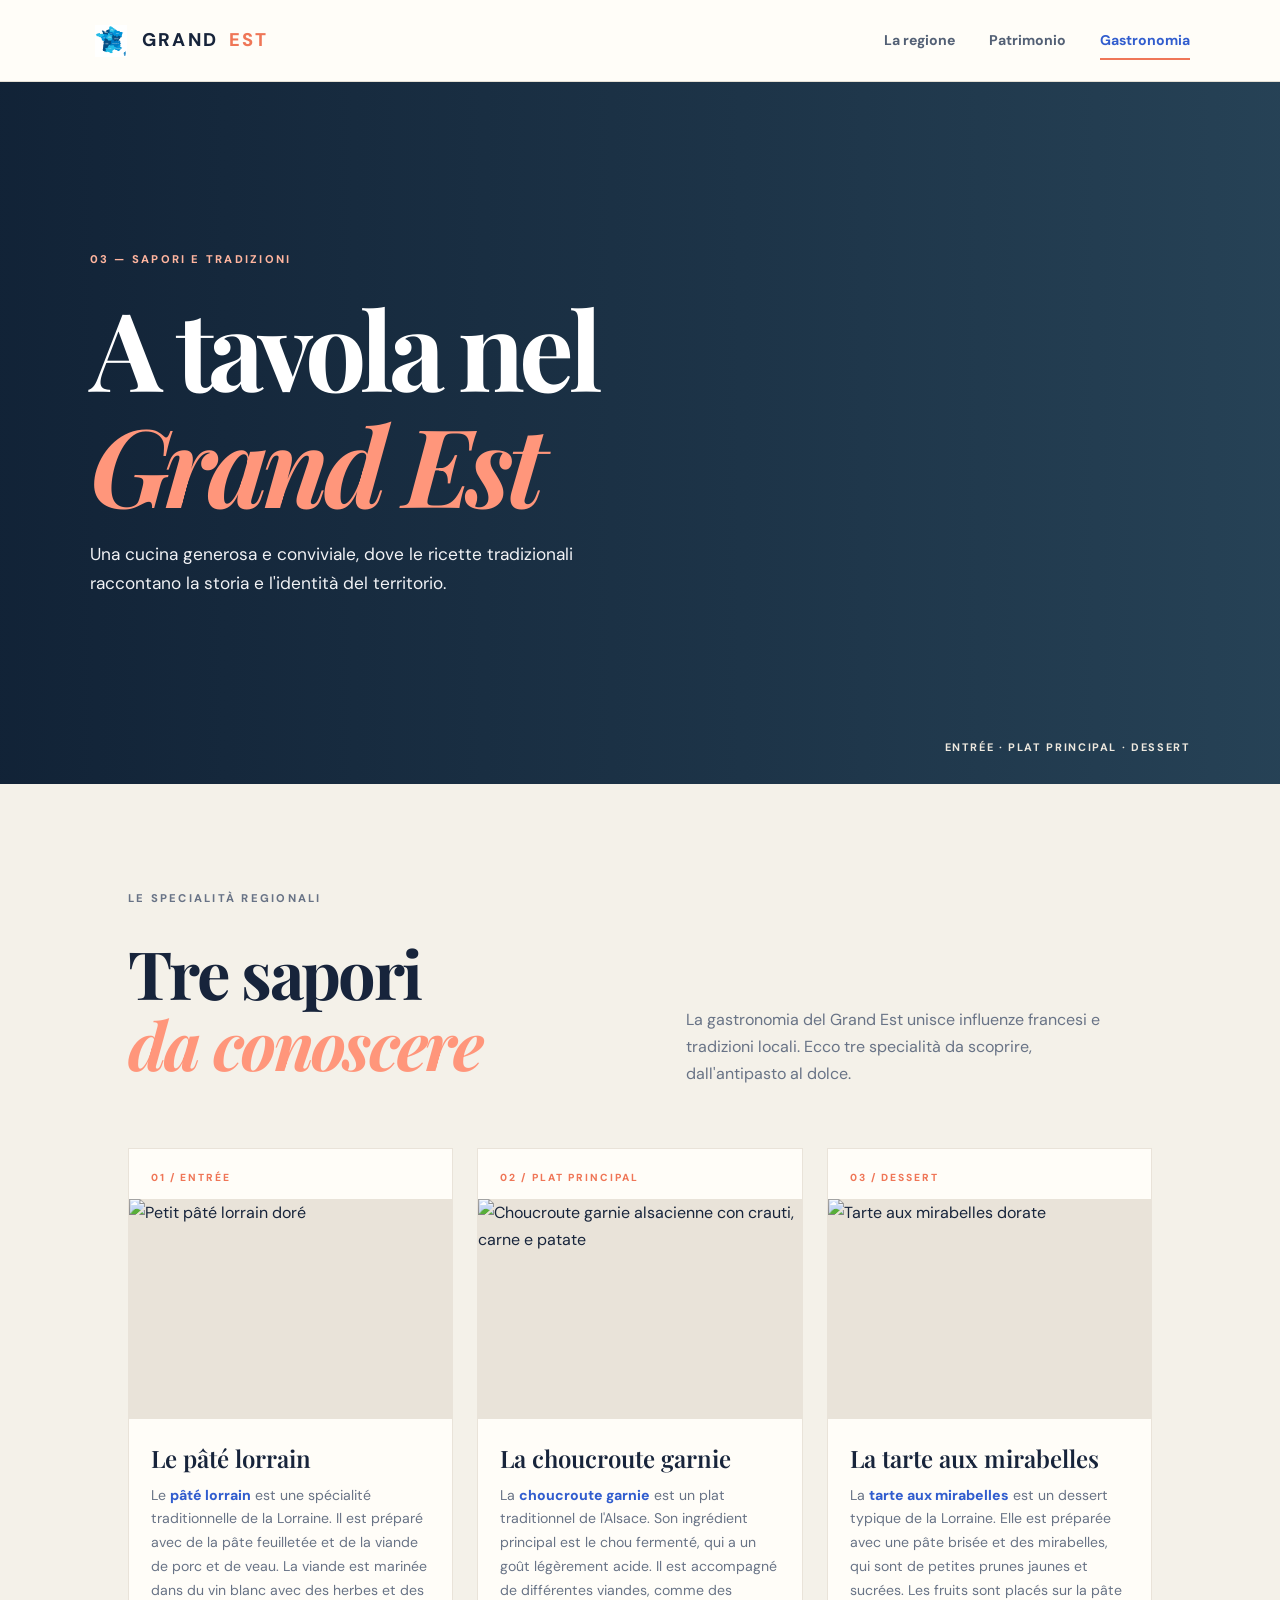
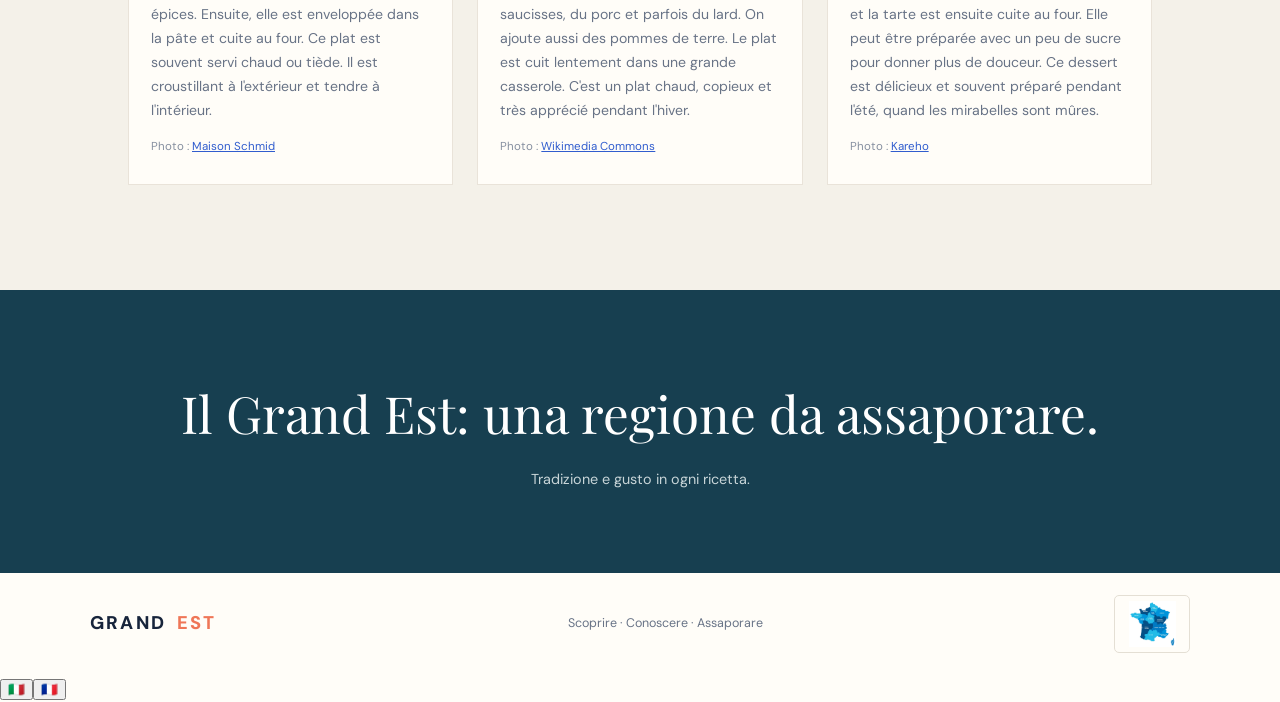
==== commit dbcfa598: "Add persistent Italian/French language selector" ====
--- a/gastronomia.html
+++ b/gastronomia.html
@@ -7,4 +7,4 @@
 <article class="food-card"><div class="food-number">02 / PLAT PRINCIPAL</div><div class="food-photo"><img src="https://commons.wikimedia.org/wiki/Special:FilePath/Choucroute_garnie.jpg" alt="Choucroute garnie alsacienne con crauti, carne e patate" loading="lazy"></div><div class="food-info"><h3>La choucroute garnie</h3><p>La <strong class="key">choucroute garnie</strong> est un plat traditionnel de l'Alsace. Son ingrédient principal est le chou fermenté, qui a un goût légèrement acide. Il est accompagné de différentes viandes, comme des saucisses, du porc et parfois du lard. On ajoute aussi des pommes de terre. Le plat est cuit lentement dans une grande casserole. C'est un plat chaud, copieux et très apprécié pendant l'hiver.</p><p class="photo-credit">Photo : <a href="https://commons.wikimedia.org/wiki/File:Choucroute_garnie.jpg" target="_blank" rel="noopener">Wikimedia Commons</a></p></div></article>
 <article class="food-card"><div class="food-number">03 / DESSERT</div><div class="food-photo"><img src="https://images.openai.com/static-rsc-4/sh5utgaDPqulLbsCArtDvY7aZQ-HnN9jQQ3AP6epN51-5-LCJV7F_j6EnPzjZ_TsJEZ60AV1CP8a49z_HE4kxcAoZ-OetyfnK9sCKNqgk-Kd04tp9VRtB4S8j4P21mZdbZztg95JAoAThcJS8SDVBqfrbQCyYneQG8-4BvTcOOc?purpose=inline" alt="Tarte aux mirabelles dorate" loading="lazy"></div><div class="food-info"><h3>La tarte aux mirabelles</h3><p>La <strong class="key">tarte aux mirabelles</strong> est un dessert typique de la Lorraine. Elle est préparée avec une pâte brisée et des mirabelles, qui sont de petites prunes jaunes et sucrées. Les fruits sont placés sur la pâte et la tarte est ensuite cuite au four. Elle peut être préparée avec un peu de sucre pour donner plus de douceur. Ce dessert est délicieux et souvent préparé pendant l'été, quand les mirabelles sont mûres.</p><p class="photo-credit">Photo : <a href="https://www.kareho.fr/articles/recette-tarte-mirabelles-lorraine/" target="_blank" rel="noopener">Kareho</a></p></div></article>
 </div></section><section class="closing"><p>Il Grand Est: una regione da assaporare.</p><span>Tradizione e gusto in ogni ricetta.</span></section></main>
-<footer><a class="logo" href="index.html">GRAND<span>EST</span></a><p>Scoprire · Conoscere · Assaporare</p><a class="home-map-link" href="index.html" aria-label="Torna alla prima pagina"><img src="images/francia-mappa-regioni-hd.jpg" alt="Torna alla prima pagina"></a></footer></body></html>+<footer><a class="logo" href="index.html">GRAND<span>EST</span></a><p>Scoprire · Conoscere · Assaporare</p><a class="home-map-link" href="index.html" aria-label="Torna alla prima pagina"><img src="images/francia-mappa-regioni-hd.jpg" alt="Torna alla prima pagina"></a></footer><div class="language-switch" role="group" aria-label="Seleziona la lingua"><button type="button" data-lang="it" aria-label="Italiano" title="Italiano">🇮🇹</button><button type="button" data-lang="fr" aria-label="Français" title="Français">🇫🇷</button></div><script src="language.js" defer></script></body></html>
--- a/style.css
+++ b/style.css
@@ -61,3 +61,12 @@
 @media(prefers-reduced-motion:reduce){
   ::view-transition-old(root),::view-transition-new(root){animation:none}
 }
+
+/* Mini-mappa cliccabile per tornare alla home */
+.logo{display:inline-flex;align-items:center;gap:10px}
+.logo-map{width:42px;height:32px;object-fit:contain;border-radius:3px;transition:transform .2s}
+.logo:hover .logo-map{transform:scale(1.08)}
+.home-map-link{display:inline-flex;align-items:center;justify-content:center;width:76px;height:58px;padding:5px;border:1px solid var(--line);border-radius:5px;background:var(--paper);transition:transform .2s,box-shadow .2s}
+.home-map-link img{width:100%;height:100%;object-fit:contain}
+.home-map-link:hover{transform:translateY(-3px);box-shadow:0 7px 18px rgba(23,36,59,.12)}
+@media(max-width:760px){.logo-map{width:36px;height:28px}.home-map-link{width:64px;height:48px;align-self:flex-end}}
